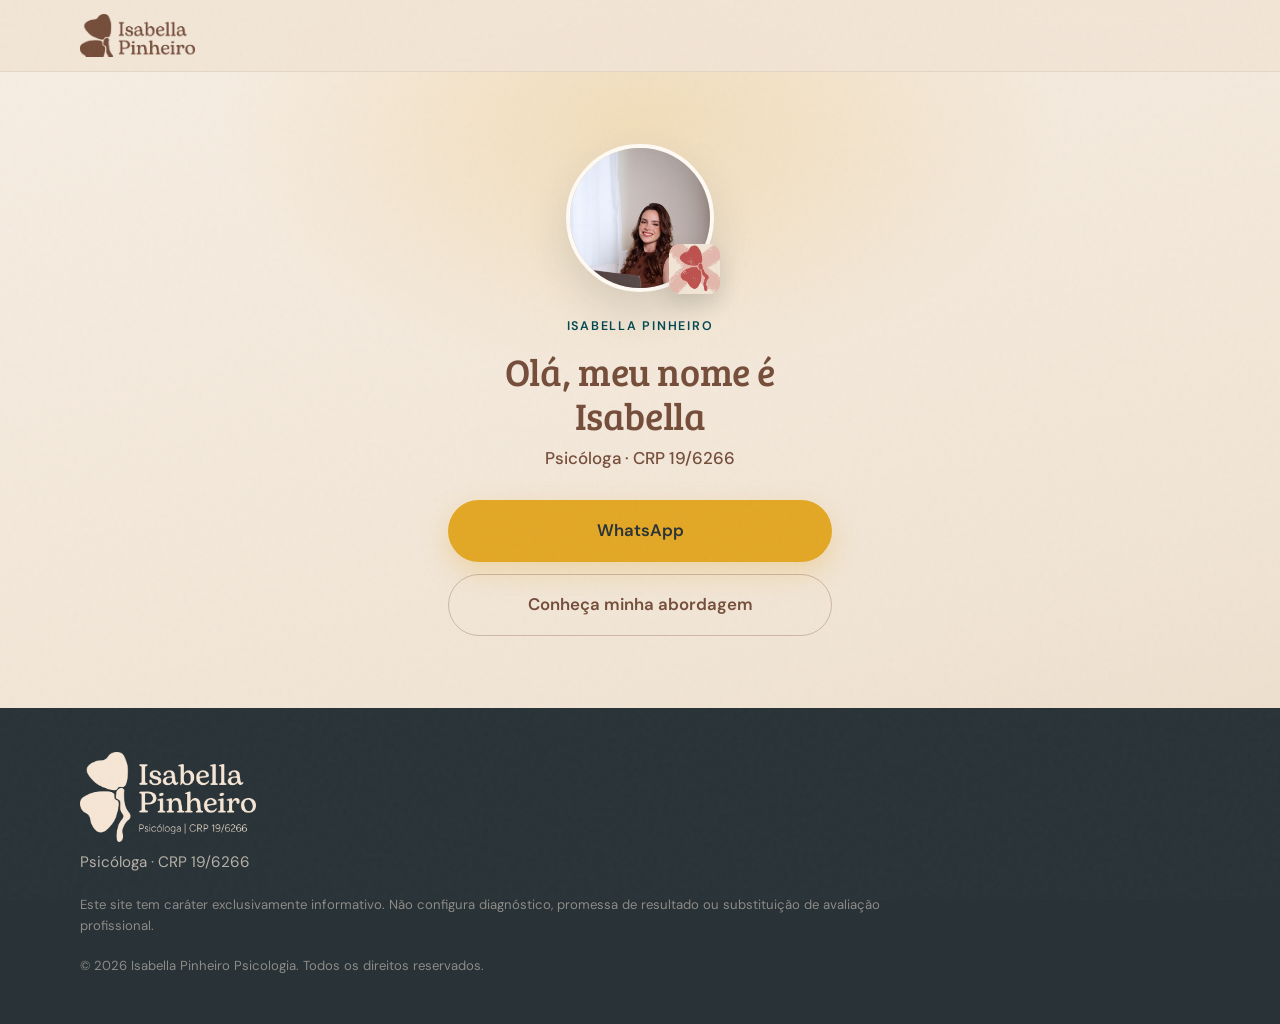
==== bio/index.html @ 4d96904e "tree" ====
<!DOCTYPE html>
<html lang="pt-BR">
<head>
  <meta charset="UTF-8" />
  <meta name="viewport" content="width=device-width, initial-scale=1.0" />
  <meta name="description" content="Isabella Souza Pinheiro — Psicóloga (CRP 19/6266). Links para WhatsApp e para conhecer a abordagem." />
  <title>Isabella Pinheiro · Bio</title>
  <link rel="preconnect" href="https://fonts.googleapis.com" />
  <link rel="preconnect" href="https://fonts.gstatic.com" crossorigin />
  <link href="https://fonts.googleapis.com/css2?family=Bree+Serif&family=DM+Sans:ital,opsz,wght@0,9..40,400;0,9..40,500;0,9..40,600;1,9..40,400&display=swap" rel="stylesheet" />
  <link rel="stylesheet" href="/styles.css" />
</head>
<body class="bio-page">
  <a class="skip-link" href="#conteudo">Ir para o conteúdo</a>

  <header class="site-header" id="topo">
    <div class="header-inner">
      <a class="logo" href="/" aria-label="Isabella Pinheiro Psicologia — início">
        <img src="/assets/logo/horizontal-marrom-nav.png" alt="" width="200" height="74" />
      </a>
    </div>
  </header>

  <main id="conteudo" class="bio">
    <div class="bio-panel">
      <div class="bio-avatar">
        <img
          class="bio-portrait"
          src="/DSC08307-Editar.jpg"
          alt="Isabella Souza Pinheiro, psicóloga"
          width="800"
          height="1000"
        />
        <img class="bio-mark" src="/assets/illustrations/simbolo.png" alt="" width="120" height="120" />
      </div>

      <p class="eyebrow">Isabella Pinheiro</p>
      <h1>Olá, meu nome é Isabella</h1>
      <p class="crp-line">Psicóloga · CRP 19/6266</p>

      <nav class="bio-links" aria-label="Links">
        <a class="btn btn-primary btn-lg" href="https://wa.me/5579920019536?text=Ol%C3%A1%2C%20gostaria%20de%20agendar%20uma%20consulta." target="_blank" rel="noopener noreferrer">
          WhatsApp
        </a>
        <a class="btn btn-ghost btn-lg" href="/#abordagem">
          Conheça minha abordagem
        </a>
      </nav>
    </div>
  </main>

  <footer class="site-footer">
    <div class="container footer-inner">
      <div class="footer-brand">
        <img class="footer-logo" src="/assets/logo/horizontal-bege.png" alt="Isabella Pinheiro" width="180" height="93" />
        <p class="footer-crp">Psicóloga · CRP 19/6266</p>
      </div>
      <p class="footer-disclaimer">
        Este site tem caráter exclusivamente informativo. Não configura diagnóstico,
        promessa de resultado ou substituição de avaliação profissional.
      </p>
      <p class="footer-copy">© <span id="year"></span> Isabella Pinheiro Psicologia. Todos os direitos reservados.</p>
    </div>
  </footer>

  <script src="/script.js"></script>
</body>
</html>
---- styles.css ----
/* ===== Brand tokens (mocks/4_CORES) ===== */
:root {
  --cream: #f1e5d5;
  --cream-soft: #f7eee4;
  --brown: #754d3a;
  --mustard: #e3a724;
  --teal: #004951;
  --navy: #05316a;
  --ochre: #a8751d;
  --olive: #879b11;
  --terracotta: #bd514e;
  --charcoal: #283237;

  --ink: #283237;
  --ink-soft: rgba(40, 50, 55, 0.78);
  --ink-faint: rgba(40, 50, 55, 0.55);
  --white: #fffaf4;

  --space-xs: 0.5rem;
  --space-sm: 0.75rem;
  --space-md: 1rem;
  --space-lg: 1.5rem;
  --space-xl: 2rem;
  --space-2xl: 3rem;
  --space-3xl: 4rem;
  --page: clamp(1.25rem, 4vw, 2.5rem);
  --max: 1120px;
  --header-h: 4.5rem;
  --radius: 4px;
  --radius-lg: 12px;

  --font-display: "Bree Serif", Georgia, serif;
  --font-body: "DM Sans", system-ui, sans-serif;
  --ease: cubic-bezier(0.22, 1, 0.36, 1);
}

*,
*::before,
*::after {
  box-sizing: border-box;
}

html {
  scroll-behavior: smooth;
}

body {
  margin: 0;
  font-family: var(--font-body);
  font-size: 1.0625rem;
  line-height: 1.65;
  color: var(--ink);
  background: var(--cream);
  -webkit-font-smoothing: antialiased;
  overflow-x: clip;
}

body::before {
  content: "";
  position: fixed;
  inset: 0;
  pointer-events: none;
  z-index: 1000;
  opacity: 0.035;
  background-image: url("data:image/svg+xml,%3Csvg viewBox='0 0 200 200' xmlns='http://www.w3.org/2000/svg'%3E%3Cfilter id='n'%3E%3CfeTurbulence type='fractalNoise' baseFrequency='0.9' numOctaves='3' stitchTiles='stitch'/%3E%3C/filter%3E%3Crect width='100%25' height='100%25' filter='url(%23n)'/%3E%3C/svg%3E");
}

img,
svg {
  display: block;
  max-width: 100%;
}

a {
  color: inherit;
}

h1,
h2,
h3 {
  font-family: var(--font-display);
  font-weight: 400;
  line-height: 1.15;
  letter-spacing: -0.01em;
  color: var(--brown);
}

h1 {
  font-size: clamp(2.2rem, 5.5vw, 3.4rem);
  margin: 0 0 1rem;
}

h2 {
  font-size: clamp(1.75rem, 3.8vw, 2.45rem);
  margin: 0 0 1rem;
}

h3 {
  font-size: 1.25rem;
  margin: 0 0 0.5rem;
}

p {
  margin: 0 0 1rem;
  color: var(--ink-soft);
}

p:last-child {
  margin-bottom: 0;
}

em {
  font-style: italic;
  color: var(--brown);
}

strong {
  font-weight: 600;
  color: var(--charcoal);
}

.skip-link {
  position: absolute;
  left: 1rem;
  top: -100px;
  z-index: 2000;
  background: var(--teal);
  color: var(--cream);
  padding: 0.6rem 1rem;
  text-decoration: none;
  border-radius: var(--radius);
}

.skip-link:focus {
  top: 1rem;
}

.container {
  width: min(100% - 2 * var(--page), var(--max));
  margin-inline: auto;
}

/* ===== Header ===== */
.site-header {
  position: sticky;
  top: 0;
  z-index: 100;
  height: var(--header-h);
  backdrop-filter: blur(14px);
  background: rgba(241, 229, 213, 0.86);
  border-bottom: 1px solid rgba(117, 77, 58, 0.1);
  transition: background 0.3s var(--ease), box-shadow 0.3s var(--ease);
}

.site-header.is-scrolled {
  background: rgba(241, 229, 213, 0.95);
  box-shadow: 0 10px 28px rgba(40, 50, 55, 0.06);
}

.header-inner {
  width: min(100% - 2 * var(--page), var(--max));
  margin-inline: auto;
  height: 100%;
  display: flex;
  align-items: center;
  justify-content: space-between;
  gap: 1rem;
}

.logo {
  display: inline-flex;
  align-items: center;
  text-decoration: none;
  flex-shrink: 0;
}

.logo img {
  height: 2.65rem;
  width: auto;
}

.nav {
  display: flex;
  align-items: center;
  gap: 0.15rem 1.35rem;
}

.nav a {
  text-decoration: none;
  font-size: 0.92rem;
  font-weight: 500;
  color: var(--ink-soft);
  transition: color 0.2s;
}

.nav a:hover {
  color: var(--brown);
}

.nav-cta {
  display: inline-flex;
  align-items: center;
  padding: 0.5rem 1rem;
  background: var(--mustard);
  color: var(--charcoal) !important;
  border-radius: 999px;
  font-weight: 600 !important;
}

.nav-cta:hover {
  background: #ebc04a;
}

.nav-toggle {
  display: none;
  width: 2.75rem;
  height: 2.75rem;
  border: 0;
  background: transparent;
  cursor: pointer;
  padding: 0.55rem;
  flex-direction: column;
  justify-content: center;
  gap: 6px;
}

.nav-toggle span {
  display: block;
  height: 2px;
  width: 100%;
  background: var(--brown);
  transition: transform 0.3s var(--ease), opacity 0.2s;
}

.nav-toggle[aria-expanded="true"] span:first-child {
  transform: translateY(4px) rotate(45deg);
}

.nav-toggle[aria-expanded="true"] span:last-child {
  transform: translateY(-4px) rotate(-45deg);
}

/* ===== Buttons ===== */
.btn {
  display: inline-flex;
  align-items: center;
  justify-content: center;
  gap: 0.5rem;
  min-height: 2.75rem;
  padding: 0.85rem 1.4rem;
  font-family: var(--font-body);
  font-size: 1rem;
  font-weight: 600;
  text-decoration: none;
  border-radius: 999px;
  border: 1.5px solid transparent;
  transition: transform 0.25s var(--ease), background 0.2s, border-color 0.2s, box-shadow 0.25s;
  cursor: pointer;
}

.btn:hover {
  transform: translateY(-2px);
}

.btn:active {
  transform: translateY(0);
}

.btn:focus-visible {
  outline: 2px solid var(--teal);
  outline-offset: 3px;
}

.btn-primary {
  background: var(--mustard);
  color: var(--charcoal);
  box-shadow: 0 10px 28px rgba(227, 167, 36, 0.28);
}

.btn-primary:hover {
  background: #ebc04a;
}

.btn-ghost {
  background: transparent;
  border-color: rgba(117, 77, 58, 0.3);
  color: var(--brown);
}

.btn-ghost:hover {
  border-color: var(--brown);
  background: rgba(255, 250, 244, 0.55);
}

.btn-soft {
  background: rgba(241, 229, 213, 0.12);
  border-color: rgba(241, 229, 213, 0.35);
  color: var(--cream);
}

.btn-soft:hover {
  background: rgba(241, 229, 213, 0.22);
}

.btn-lg {
  padding: 1rem 1.65rem;
  font-size: 1.05rem;
}

/* ===== Hero ===== */
.hero {
  position: relative;
  overflow: hidden;
  isolation: isolate;
  min-height: min(100svh, 900px);
  min-height: min(100vh, 900px);
  background:
    radial-gradient(ellipse 50% 45% at 90% 30%, rgba(227, 167, 36, 0.18), transparent 60%),
    linear-gradient(165deg, var(--cream-soft) 0%, var(--cream) 55%, #e8d7c2 100%);
}

.hero-stage {
  width: min(100% - 2 * var(--page), var(--max));
  margin: 0 auto;
  min-height: inherit;
  display: grid;
  grid-template-columns: minmax(0, 0.95fr) minmax(0, 1.05fr);
  gap: clamp(1rem, 3vw, 2rem);
  align-items: center;
  padding: calc(var(--header-h) + 1.5rem) 0 clamp(3rem, 8vw, 5rem);
}

.hero-copy {
  position: relative;
  z-index: 2;
  max-width: 32rem;
  animation: hero-enter 1s var(--ease) both;
}

.hero-kicker {
  display: none;
  font-size: 0.82rem;
  font-weight: 600;
  letter-spacing: 0.04em;
  color: var(--teal);
  margin: 0 0 0.85rem;
}

.hero-brand {
  width: min(100%, 280px);
  height: auto;
  margin-bottom: 1.5rem;
}

.hero-lead {
  font-size: 1.1rem;
  max-width: 28rem;
  margin-bottom: 1.75rem;
}

.hero-actions {
  display: flex;
  flex-wrap: wrap;
  gap: 0.75rem 1rem;
}

.hero-art {
  position: relative;
  z-index: 1;
  animation: hero-enter 1.15s var(--ease) 0.12s both;
  /* Fade à esquerda: texto respira */
  -webkit-mask-image: linear-gradient(90deg, transparent 0%, #000 22%, #000 100%);
  mask-image: linear-gradient(90deg, transparent 0%, #000 22%, #000 100%);
}

.hero-mosaic {
  display: grid;
  grid-template-columns: 2fr 1fr;
  grid-template-rows: 1fr 1fr;
  gap: 0.65rem;
  width: 100%;
  max-width: 560px;
  margin-left: auto;
  aspect-ratio: 3 / 2;
}

.art {
  display: block;
  width: 100%;
  height: 100%;
  object-fit: cover;
  object-position: center;
  border-radius: 6px;
  box-shadow: 0 14px 36px rgba(40, 50, 55, 0.12);
}

.art-bird {
  grid-column: 1;
  grid-row: 1 / -1;
}

.art-heart {
  grid-column: 2;
  grid-row: 1;
}

.art-diva {
  grid-column: 2;
  grid-row: 2;
}

@keyframes hero-enter {
  from {
    opacity: 0;
    transform: translateY(22px);
  }
  to {
    opacity: 1;
    transform: translateY(0);
  }
}

/* ===== Sections ===== */
.section {
  padding: clamp(4rem, 10vw, 7rem) 0;
  position: relative;
}

.section-header {
  max-width: 38rem;
  margin-bottom: clamp(2rem, 5vw, 3.25rem);
}

.section-lead {
  font-size: 1.08rem;
}

.eyebrow {
  font-family: var(--font-body);
  font-size: 0.78rem;
  font-weight: 600;
  letter-spacing: 0.14em;
  text-transform: uppercase;
  color: var(--teal);
  margin: 0 0 0.75rem;
}

.eyebrow.light {
  color: var(--mustard);
}

/* ===== About ===== */
.about-grid {
  display: grid;
  grid-template-columns: minmax(0, 0.9fr) minmax(0, 1.1fr);
  gap: clamp(2rem, 6vw, 4.5rem);
  align-items: center;
}

.about-visual {
  position: relative;
  max-width: 420px;
  margin-inline: auto;
}

.portrait-photo {
  width: 100%;
  height: auto;
  aspect-ratio: 4 / 5;
  object-fit: cover;
  object-position: center 18%;
  border-radius: var(--radius-lg);
  box-shadow: 0 24px 60px rgba(40, 50, 55, 0.14);
  background: #e0d0bc;
}

.about-mark {
  position: absolute;
  width: 6.5rem;
  height: auto;
  right: -1rem;
  bottom: -1rem;
  border-radius: 10px;
  box-shadow: 0 12px 28px rgba(40, 50, 55, 0.16);
}

.about-copy p {
  max-width: 36rem;
}

.crp-line {
  font-weight: 500;
  color: var(--brown) !important;
  margin-bottom: 1.25rem !important;
}

/* ===== Approach ===== */
.approach {
  background:
    linear-gradient(180deg, transparent, rgba(0, 73, 81, 0.06) 18%, rgba(0, 73, 81, 0.05) 82%, transparent);
}

.axis-list {
  display: grid;
  grid-template-columns: repeat(3, 1fr);
  gap: clamp(1.5rem, 3vw, 2.25rem) clamp(1.25rem, 3vw, 2rem);
}

.axis {
  padding-top: 1rem;
  border-top: 2px solid rgba(117, 77, 58, 0.18);
}

.axis:nth-child(3n + 1) {
  border-top-color: var(--terracotta);
}

.axis:nth-child(3n + 2) {
  border-top-color: var(--olive);
}

.axis:nth-child(3n) {
  border-top-color: var(--teal);
}

.axis p {
  font-size: 0.98rem;
}

/* ===== Audience ===== */
.audience-grid {
  display: grid;
  grid-template-columns: 1.2fr 0.8fr;
  gap: clamp(2rem, 6vw, 4rem);
  align-items: center;
}

.audience-tags {
  list-style: none;
  margin: 0;
  padding: 0;
  display: flex;
  flex-direction: column;
  gap: 0;
}

.audience-tags li {
  font-family: var(--font-display);
  font-size: 1.25rem;
  color: var(--brown);
  padding: 1rem 0;
  border-bottom: 1px solid rgba(117, 77, 58, 0.14);
}

.audience-tags li::before {
  content: "";
  display: inline-block;
  width: 0.55rem;
  height: 0.55rem;
  margin-right: 0.85rem;
  border-radius: 50%;
  background: var(--mustard);
  vertical-align: 0.15em;
}

/* ===== Process ===== */
.steps {
  list-style: none;
  margin: 0;
  padding: 0;
}

.step {
  display: grid;
  grid-template-columns: auto 1fr;
  gap: 1.25rem 1.75rem;
  padding: 1.75rem 0;
  border-top: 1px solid rgba(117, 77, 58, 0.14);
  align-items: start;
}

.step:last-child {
  border-bottom: 1px solid rgba(117, 77, 58, 0.14);
}

.step-num {
  font-family: var(--font-display);
  font-size: 1.75rem;
  color: var(--terracotta);
  line-height: 1;
  min-width: 2.5rem;
}

.step p {
  max-width: 40rem;
}

/* ===== Values ===== */
.values {
  background:
    radial-gradient(ellipse 50% 60% at 90% 10%, rgba(227, 167, 36, 0.18), transparent 55%),
    linear-gradient(155deg, var(--teal) 0%, #003840 45%, var(--charcoal) 100%);
  color: var(--cream);
}

.values h2,
.values h3 {
  color: var(--cream);
}

.values .eyebrow {
  color: var(--mustard);
}

.values p {
  color: rgba(241, 229, 213, 0.82);
}

.values-row {
  display: grid;
  grid-template-columns: repeat(4, 1fr);
  gap: clamp(1.5rem, 3vw, 2rem);
}

.value {
  padding-top: 1rem;
  border-top: 1.5px solid rgba(241, 229, 213, 0.28);
}

/* ===== FAQ ===== */
.faq-grid {
  display: grid;
  grid-template-columns: minmax(0, 0.85fr) minmax(0, 1.15fr);
  gap: clamp(2rem, 5vw, 4rem);
  align-items: start;
}

.faq-list {
  display: flex;
  flex-direction: column;
  gap: 0.25rem;
}

.faq-item {
  border-bottom: 1px solid rgba(117, 77, 58, 0.14);
  padding: 0.15rem 0;
}

.faq-item summary {
  font-family: var(--font-display);
  font-size: 1.1rem;
  color: var(--brown);
  cursor: pointer;
  list-style: none;
  padding: 1.1rem 2rem 1.1rem 0;
  position: relative;
  transition: color 0.2s;
}

.faq-item summary::-webkit-details-marker {
  display: none;
}

.faq-item summary::after {
  content: "+";
  position: absolute;
  right: 0;
  top: 50%;
  transform: translateY(-50%);
  font-family: var(--font-body);
  font-size: 1.35rem;
  color: var(--teal);
}

.faq-item[open] summary::after {
  content: "−";
}

.faq-item summary:hover {
  color: var(--terracotta);
}

.faq-item p {
  padding: 0 0 1.15rem;
  max-width: 40rem;
  animation: faq-open 0.35s var(--ease);
}

@keyframes faq-open {
  from {
    opacity: 0;
    transform: translateY(-6px);
  }
  to {
    opacity: 1;
    transform: translateY(0);
  }
}

/* ===== Contact ===== */
.contact {
  padding-bottom: clamp(3rem, 8vw, 5rem);
}

.contact-panel {
  display: grid;
  grid-template-columns: 1.2fr 0.9fr;
  gap: clamp(2rem, 5vw, 3.5rem);
  align-items: center;
  padding: clamp(2rem, 5vw, 3.25rem);
  background:
    radial-gradient(ellipse 55% 70% at 100% 0%, rgba(189, 81, 78, 0.28), transparent 55%),
    linear-gradient(140deg, var(--brown) 0%, #5c3a2c 55%, var(--charcoal) 100%);
  border-radius: var(--radius-lg);
  color: var(--cream);
}

.contact-panel h2 {
  color: var(--cream);
}

.contact-panel p {
  color: rgba(241, 229, 213, 0.85);
}

.contact-meta {
  list-style: none;
  margin: 1.5rem 0 0;
  padding: 0;
  display: flex;
  flex-direction: column;
  gap: 0.45rem;
  font-size: 0.95rem;
  color: rgba(241, 229, 213, 0.78);
}

.contact-meta strong {
  color: var(--mustard);
  font-weight: 600;
}

.contact-actions {
  display: flex;
  flex-direction: column;
  gap: 0.85rem;
}

.contact-actions .btn {
  width: 100%;
}

.socials {
  display: flex;
  justify-content: center;
  margin-top: 0.5rem;
  font-size: 0.9rem;
}

.socials a {
  color: var(--mustard);
  text-decoration: none;
}

.socials a:hover {
  text-decoration: underline;
}

/* ===== Footer ===== */
.site-footer {
  padding: 2.75rem 0 3rem;
  background: var(--charcoal);
  color: rgba(241, 229, 213, 0.72);
}

.footer-inner {
  display: flex;
  flex-direction: column;
  gap: 1.25rem;
}

.footer-logo {
  width: 11rem;
  height: auto;
  margin-bottom: 0.5rem;
}

.footer-crp {
  margin: 0 !important;
  font-size: 0.95rem;
  color: rgba(241, 229, 213, 0.7) !important;
}

.footer-disclaimer,
.footer-copy {
  font-size: 0.82rem;
  line-height: 1.55;
  color: rgba(241, 229, 213, 0.5) !important;
  margin: 0 !important;
  max-width: 52rem;
}

/* ===== Bio ===== */
.bio-page {
  min-height: 100vh;
  min-height: 100svh;
  display: flex;
  flex-direction: column;
  background:
    radial-gradient(ellipse 48% 36% at 50% 12%, rgba(227, 167, 36, 0.2), transparent 68%),
    linear-gradient(165deg, var(--cream-soft) 0%, var(--cream) 62%, #e8d7c2 100%);
}

.bio {
  flex: 1;
  display: flex;
  align-items: center;
  justify-content: center;
  padding: clamp(2.25rem, 7vw, 4.5rem) var(--page);
}

.bio-panel {
  width: min(100%, 24rem);
  display: flex;
  flex-direction: column;
  align-items: center;
  text-align: center;
}

.bio-avatar {
  position: relative;
  width: 9.25rem;
  margin-bottom: 1.5rem;
}

.bio-portrait {
  width: 9.25rem;
  height: 9.25rem;
  border-radius: 50%;
  object-fit: cover;
  object-position: center 18%;
  border: 4px solid var(--white);
  box-shadow: 0 18px 44px rgba(40, 50, 55, 0.14);
  background: #e0d0bc;
}

.bio-mark {
  position: absolute;
  width: 3.15rem;
  height: auto;
  right: -0.35rem;
  bottom: -0.15rem;
  border-radius: 10px;
  box-shadow: 0 10px 22px rgba(40, 50, 55, 0.16);
}

.bio-panel h1 {
  font-size: clamp(1.85rem, 5vw, 2.4rem);
  margin-bottom: 0.45rem;
}

.bio-panel .crp-line {
  margin-bottom: 0 !important;
}

.bio-links {
  width: 100%;
  display: flex;
  flex-direction: column;
  gap: 0.75rem;
  margin-top: 1.75rem;
}

.bio-links .btn {
  width: 100%;
}

/* ===== Reveal ===== */
.reveal {
  opacity: 0;
  transform: translateY(20px);
  transition:
    opacity 0.7s var(--ease),
    transform 0.7s var(--ease);
}

.reveal.is-visible {
  opacity: 1;
  transform: translateY(0);
}

.axis-list .reveal:nth-child(2) { transition-delay: 0.06s; }
.axis-list .reveal:nth-child(3) { transition-delay: 0.12s; }
.axis-list .reveal:nth-child(4) { transition-delay: 0.18s; }
.axis-list .reveal:nth-child(5) { transition-delay: 0.24s; }
.axis-list .reveal:nth-child(6) { transition-delay: 0.3s; }

.values-row .reveal:nth-child(2) { transition-delay: 0.08s; }
.values-row .reveal:nth-child(3) { transition-delay: 0.16s; }
.values-row .reveal:nth-child(4) { transition-delay: 0.24s; }

/* ===== Responsive ===== */
@media (max-width: 960px) {
  .hero {
    min-height: auto;
  }

  .hero-stage {
    grid-template-columns: 1fr;
    min-height: auto;
    gap: 1.25rem;
    padding: calc(var(--header-h) + 1.15rem) 0 2.25rem;
    position: relative;
    overflow: hidden;
    align-items: start;
  }

  .hero-copy {
    max-width: none;
    width: 100%;
    position: relative;
    z-index: 2;
  }

  .hero-art {
    position: relative;
    top: auto;
    right: auto;
    bottom: auto;
    width: 100%;
    min-height: 0;
    margin: 0;
    pointer-events: none;
    z-index: 0;
    display: block;
    animation: none;
    opacity: 1;
    /* Fade no topo: liga o mosaico ao texto sem roubar legibilidade */
    -webkit-mask-image: linear-gradient(180deg, transparent 0%, #000 18%, #000 100%);
    mask-image: linear-gradient(180deg, transparent 0%, #000 18%, #000 100%);
  }

  .hero-mosaic {
    max-width: none;
    width: 100%;
    margin: 0;
    gap: 0.5rem;
    aspect-ratio: 3 / 2;
  }

  .art {
    box-shadow: none;
    border-radius: 6px;
  }

  .axis-list {
    grid-template-columns: repeat(2, 1fr);
  }

  .values-row {
    grid-template-columns: repeat(2, 1fr);
  }

  .about-grid,
  .audience-grid,
  .faq-grid,
  .contact-panel {
    grid-template-columns: 1fr;
  }

  .about-mark {
    right: 0.5rem;
    bottom: -0.75rem;
    width: 5.25rem;
  }
}

@media (max-width: 760px) {
  :root {
    --header-h: 3.75rem;
    --page: 1.35rem;
  }

  body {
    font-size: 1rem;
  }

  h1 {
    font-size: clamp(1.9rem, 7.5vw, 2.4rem);
    line-height: 1.18;
  }

  h2 {
    font-size: clamp(1.55rem, 6.5vw, 1.95rem);
  }

  .section {
    padding: 3.25rem 0;
  }

  .section-header {
    margin-bottom: 1.75rem;
  }

  .nav-toggle {
    display: flex;
  }

  .nav {
    position: fixed;
    inset: var(--header-h) 0 auto 0;
    z-index: 99;
    flex-direction: column;
    align-items: stretch;
    gap: 0;
    max-height: calc(100svh - var(--header-h));
    overflow-y: auto;
    padding: 0.5rem var(--page) 1.25rem;
    background: rgba(241, 229, 213, 0.98);
    border-bottom: 1px solid rgba(117, 77, 58, 0.1);
    transform: translateY(-120%);
    opacity: 0;
    pointer-events: none;
    transition: transform 0.35s var(--ease), opacity 0.35s var(--ease);
  }

  .nav.is-open {
    transform: translateY(0);
    opacity: 1;
    pointer-events: auto;
  }

  .nav a {
    padding: 0.95rem 0;
    border-bottom: 1px solid rgba(117, 77, 58, 0.08);
    font-size: 1rem;
  }

  .nav-cta {
    margin-top: 0.85rem;
    justify-content: center;
    border-bottom: 0 !important;
    min-height: 2.75rem;
  }

  .axis-list,
  .values-row {
    grid-template-columns: 1fr;
  }

  .logo img {
    height: 2.15rem;
    width: auto;
    max-width: min(58vw, 11rem);
    object-fit: contain;
    object-position: left center;
  }

  .hero-brand {
    display: none;
  }

  .hero-kicker {
    display: block;
    margin-bottom: 0.55rem;
  }

  .hero-stage {
    padding: calc(var(--header-h) + 0.85rem) 0 1.75rem;
    min-height: 0;
    display: grid;
    gap: 1rem;
    align-items: start;
  }

  .hero-copy {
    max-width: none;
    width: 100%;
  }

  .hero-lead {
    font-size: 1.02rem;
    margin-bottom: 1.25rem;
  }

  .hero-actions {
    flex-direction: column;
    align-items: stretch;
    gap: 0.5rem;
    max-width: 20rem;
  }

  .hero-actions .btn {
    width: 100%;
  }

  .hero-actions .btn-ghost {
    border: 0;
    background: transparent;
    min-height: auto;
    padding: 0.45rem 0;
    font-weight: 500;
    text-decoration: underline;
    text-underline-offset: 0.2em;
    justify-content: flex-start;
  }

  .hero-actions .btn-ghost:hover {
    transform: none;
    background: transparent;
  }

  .hero-art {
    width: 100%;
    right: auto;
    top: auto;
    bottom: auto;
    -webkit-mask-image: linear-gradient(180deg, transparent 0%, #000 14%, #000 100%);
    mask-image: linear-gradient(180deg, transparent 0%, #000 14%, #000 100%);
  }

  .hero-mosaic {
    gap: 0.4rem;
  }

  .about-visual {
    max-width: 100%;
  }

  .about-mark {
    width: 4.25rem;
    right: 0.35rem;
    bottom: -0.5rem;
  }

  .portrait-photo {
    border-radius: 10px;
  }

  .audience-tags li {
    font-size: 1.1rem;
    padding: 0.85rem 0;
  }

  .step {
    grid-template-columns: auto 1fr;
    gap: 0.85rem 1rem;
    padding: 1.35rem 0;
  }

  .step-num {
    font-size: 1.35rem;
    min-width: 2rem;
  }

  .faq-item summary {
    font-size: 1.05rem;
    padding-right: 1.75rem;
  }

  .contact-panel {
    padding: 1.5rem;
    gap: 1.5rem;
  }

  .footer-logo {
    width: 9rem;
  }
}

@media (max-width: 420px) {
  .hero-stage {
    padding: calc(var(--header-h) + 0.7rem) 0 1.5rem;
    gap: 0.85rem;
  }

  .hero-mosaic {
    gap: 0.3rem;
  }

  .about-mark {
    display: none;
  }
}

@media (prefers-reduced-motion: reduce) {
  html {
    scroll-behavior: auto;
  }

  *,
  *::before,
  *::after {
    animation-duration: 0.01ms !important;
    animation-iteration-count: 1 !important;
    transition-duration: 0.01ms !important;
  }

  .reveal {
    opacity: 1;
    transform: none;
  }
}
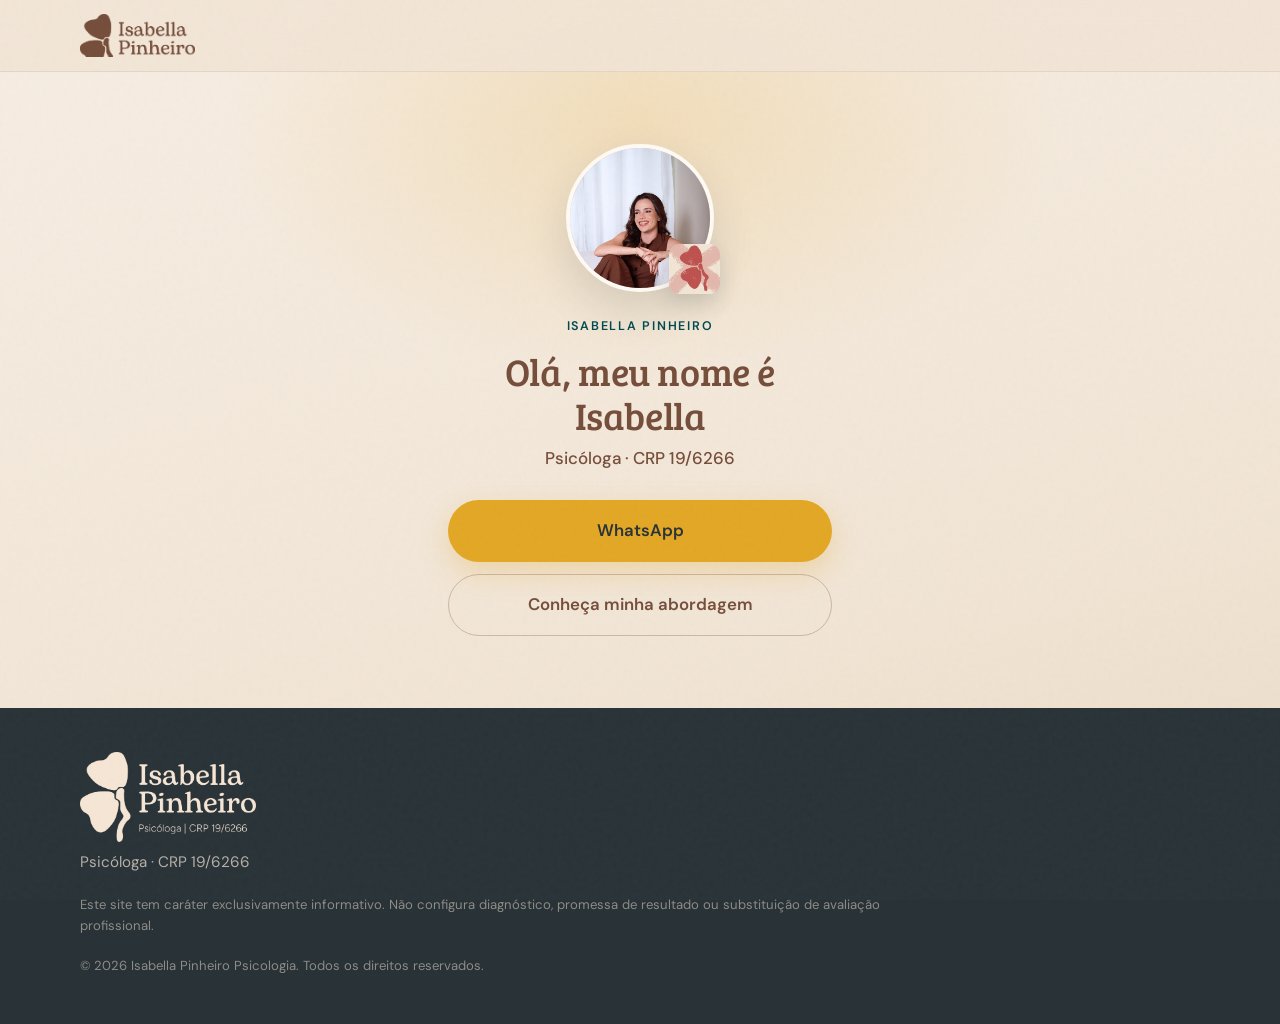
==== commit e9d88910: "att pic" ====
--- a/bio/index.html
+++ b/bio/index.html
@@ -26,10 +26,10 @@
       <div class="bio-avatar">
         <img
           class="bio-portrait"
-          src="/DSC08307-Editar.jpg"
+          src="/PHOTO-2026-10-06-13-05-35.jpg"
           alt="Isabella Souza Pinheiro, psicóloga"
-          width="800"
-          height="1000"
+          width="1066"
+          height="1600"
         />
         <img class="bio-mark" src="/assets/illustrations/simbolo.png" alt="" width="120" height="120" />
       </div>
--- a/styles.css
+++ b/styles.css
@@ -837,7 +837,7 @@
   height: 9.25rem;
   border-radius: 50%;
   object-fit: cover;
-  object-position: center 18%;
+  object-position: center 14.6%;
   border: 4px solid var(--white);
   box-shadow: 0 18px 44px rgba(40, 50, 55, 0.14);
   background: #e0d0bc;
